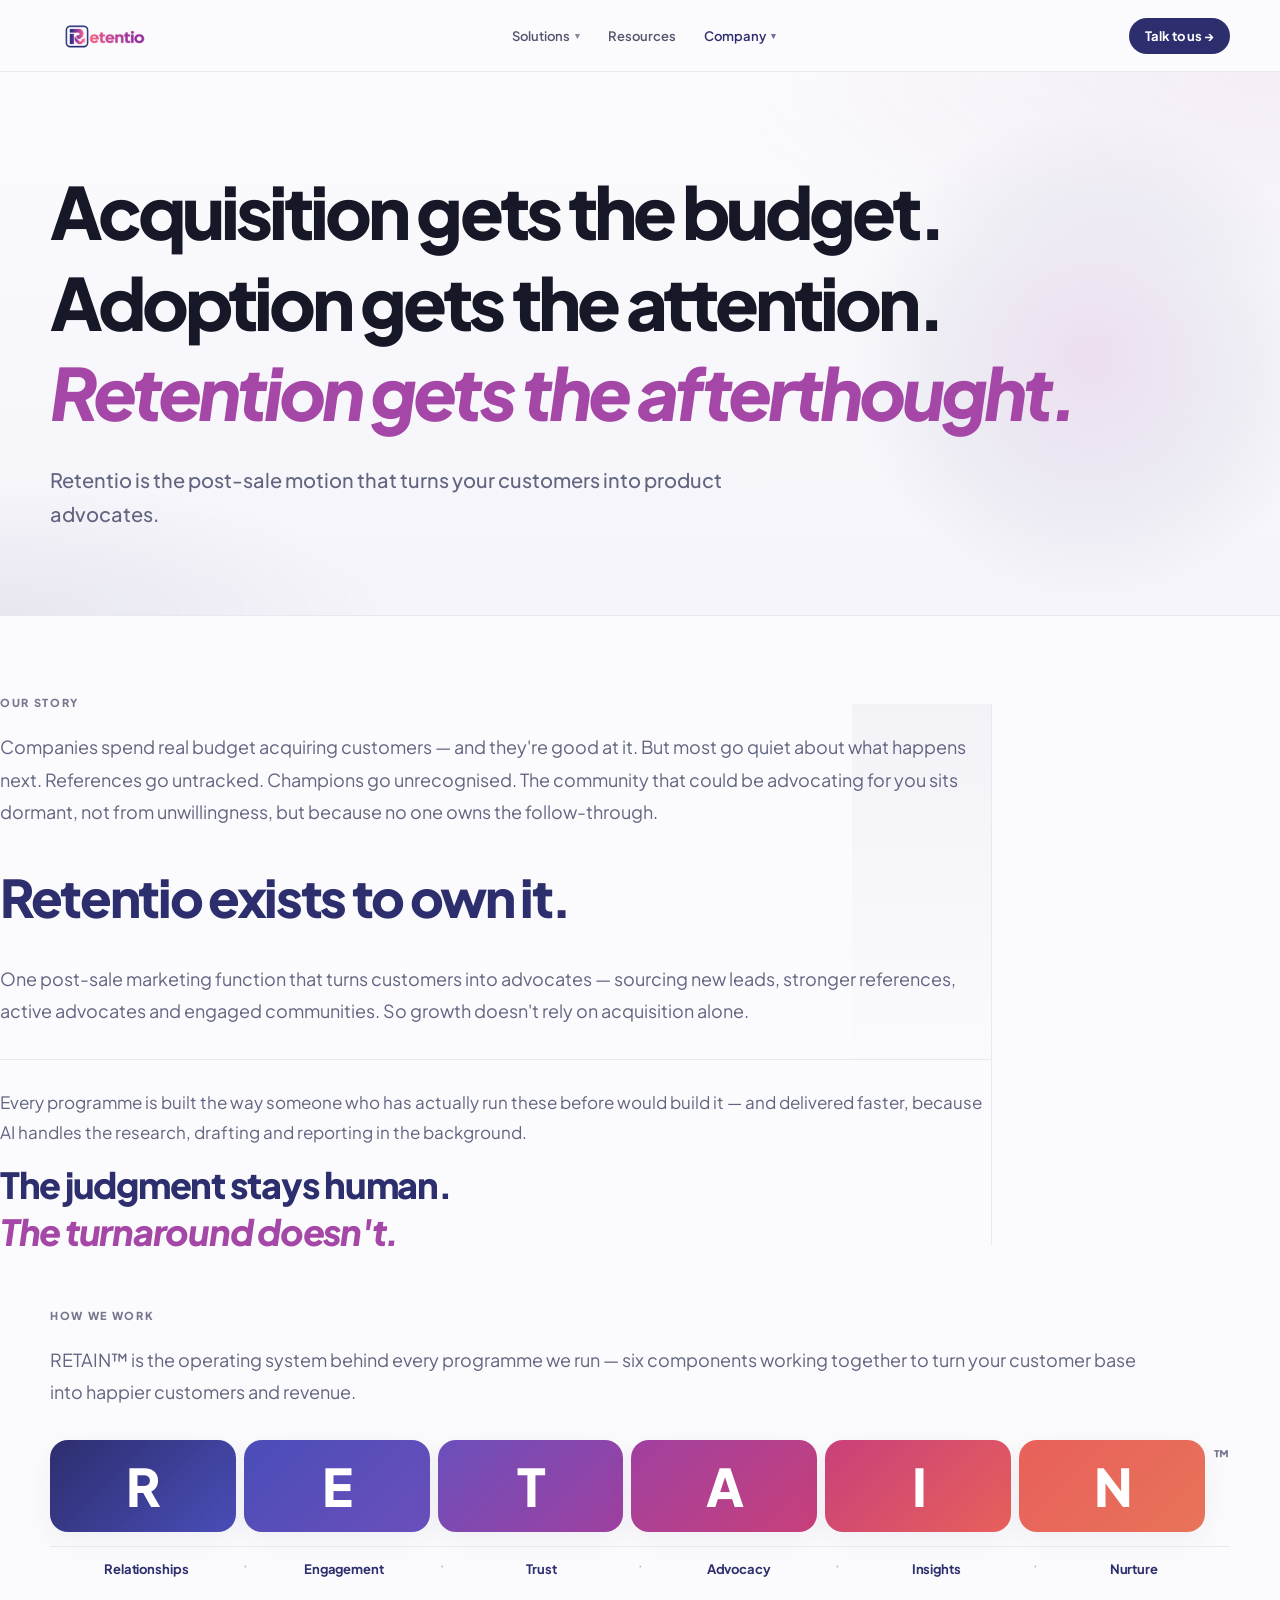
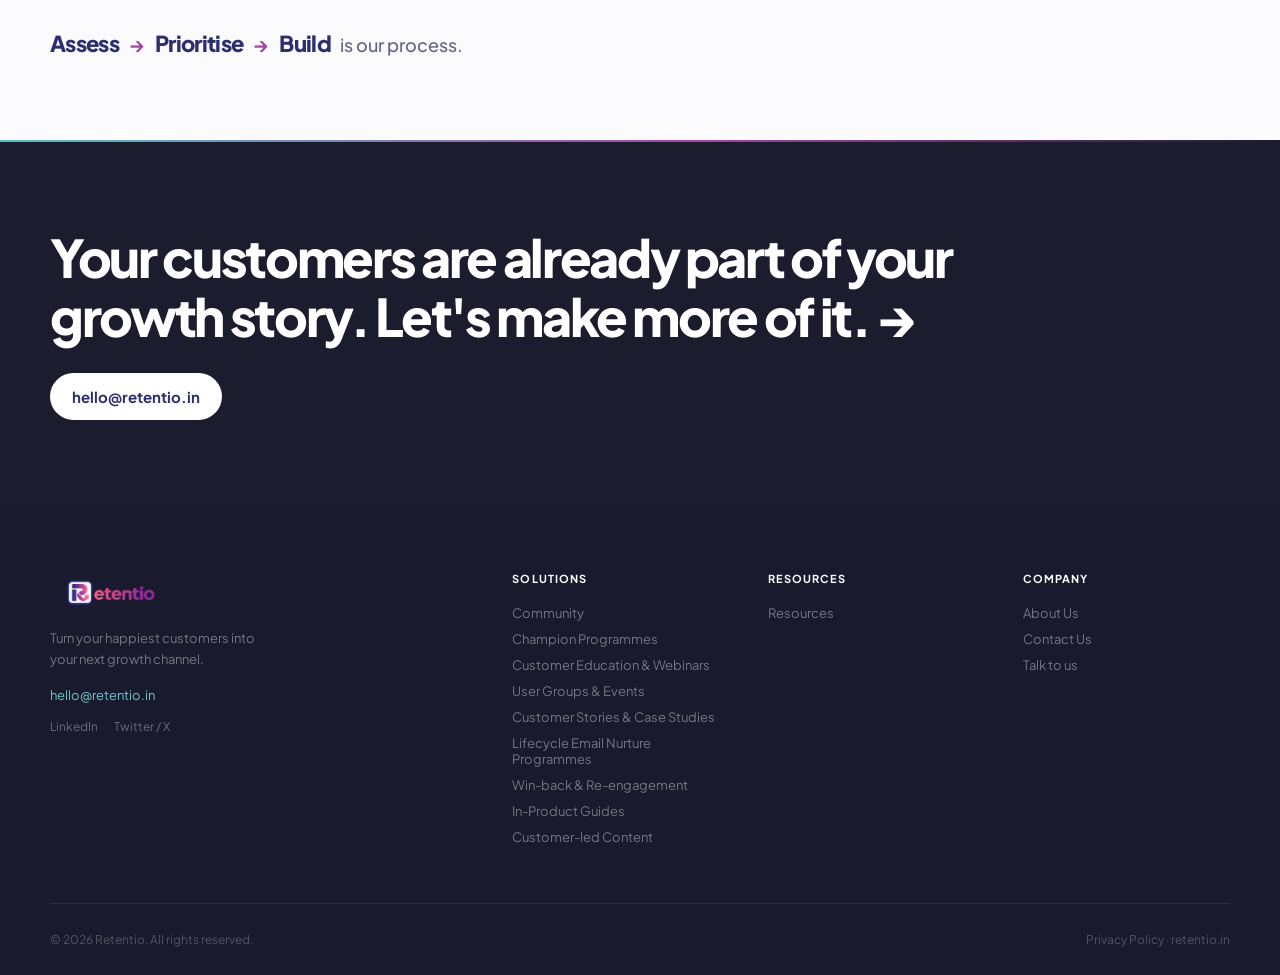
==== about.html @ d4ef76ac "rename step 2 of 2: About.html -> about.html for case-sensitive hosting" ====
<!DOCTYPE html>
<html lang="en">
<head>
  <meta charset="UTF-8">
  <meta name="viewport" content="width=device-width, initial-scale=1.0">
  <title>Retentio | About Us — Post-Sale Growth</title>
  <meta name="description" content="Retentio builds post-sale marketing programmes that turn customer relationships into adoption, advocacy and growth.">
  <link rel="icon" type="image/png" href="assets/brand/retentio_logo_Square_400x400_transparent.png">
  <link rel="preconnect" href="https://fonts.googleapis.com">
  <link rel="preconnect" href="https://fonts.gstatic.com" crossorigin>
  <link href="https://fonts.googleapis.com/css2?family=Plus+Jakarta+Sans:ital,wght@0,400;0,500;0,600;0,700;0,800;1,700;1,800&display=swap" rel="stylesheet">
  <link rel="stylesheet" href="css/global.css">
  <link rel="stylesheet" href="css/about.css">
</head>
<body class="page-about">

<nav class="nav" aria-label="Primary">
  <div class="container nav-inner">
    <a class="brand about-brand" href="index.html">
      <img src="assets/brand/retentio_logo_horizontal_600x200_transparent.png" alt="Retentio">
    </a>
    <div class="nav-links">
      <div class="nav-dropdown">
        <a href="solutions.html" class="nav-dropdown-toggle">Solutions <span class="nav-caret" aria-hidden="true">▾</span></a>
        <div class="nav-dropdown-menu">
          <a href="solutions.html#community">Community</a>
          <a href="solutions.html#champion-programmes">Champion Programmes</a>
          <a href="solutions.html#customer-led-content">Customer-led Content</a>
          <a href="solutions.html#customer-education">Customer Education & Webinars</a>
          <a href="solutions.html#user-groups-events">User Groups & Events</a>
          <a href="solutions.html#customer-stories">Customer Stories & Case Studies</a>
          <a href="solutions.html#lifecycle-email">Lifecycle Email Nurture Programmes</a>
          <a href="solutions.html#win-back">Win-back & Re-engagement</a>
          <a href="solutions.html#in-product-guides">In-Product Guides</a>
        </div>
      </div>
      <a href="resources.html">Resources</a>
      <div class="nav-dropdown">
        <a href="about.html" class="nav-dropdown-toggle is-current" aria-current="page">Company <span class="nav-caret" aria-hidden="true">▾</span></a>
        <div class="nav-dropdown-menu nav-dropdown-menu-compact">
          <a href="about.html" class="is-current" aria-current="page">About Us</a>
          <a href="contact.html">Contact Us</a>
        </div>
      </div>
    </div>
    <div class="nav-end">
      <a class="nav-cta" href="contact.html">Talk to us →</a>
      <button class="nav-mobile-toggle" onclick="toggleNav()" aria-label="Menu">
        <span></span><span></span><span></span>
      </button>
    </div>
  </div>
</nav>

<div class="nav-mobile" id="mobileNav">
  <div class="nav-mobile-item">
    <button type="button" class="nav-mobile-sub-toggle" aria-expanded="false">Solutions <span class="nav-caret" aria-hidden="true">▾</span></button>
    <div class="nav-mobile-sub">
      <a href="solutions.html#community">Community</a>
      <a href="solutions.html#champion-programmes">Champion Programmes</a>
      <a href="solutions.html#customer-led-content">Customer-led Content</a>
      <a href="solutions.html#customer-education">Customer Education & Webinars</a>
      <a href="solutions.html#user-groups-events">User Groups & Events</a>
      <a href="solutions.html#customer-stories">Customer Stories & Case Studies</a>
      <a href="solutions.html#lifecycle-email">Lifecycle Email Nurture Programmes</a>
      <a href="solutions.html#win-back">Win-back & Re-engagement</a>
      <a href="solutions.html#in-product-guides">In-Product Guides</a>
    </div>
  </div>
  <a href="resources.html">Resources</a>
  <div class="nav-mobile-item open">
    <button type="button" class="nav-mobile-sub-toggle" aria-expanded="true">Company <span class="nav-caret" aria-hidden="true">▾</span></button>
    <div class="nav-mobile-sub">
      <a href="about.html" aria-current="page">About Us</a>
      <a href="contact.html">Contact Us</a>
    </div>
  </div>
  <a href="contact.html" class="nav-cta">Talk to us →</a>
</div>

<main>
  <header class="about-hero">
    <div class="container">
      <h1 class="about-hero-lines">
        <span>Acquisition gets the budget.</span>
        <span>Adoption gets the attention.</span>
        <span class="about-hero-emphasis">Retention gets the afterthought.</span>
      </h1>
      <p class="about-hero-support">Retentio is the post-sale motion that turns your customers into product advocates.</p>
    </div>
  </header>

  <section class="about-story" aria-labelledby="our-story-heading">
    <div class="container about-story-inner">
      <p class="about-eyebrow" id="our-story-heading">OUR STORY</p>
      <p class="about-story-lead">Companies spend real budget acquiring customers — and they're good at it. But most go quiet about what happens next. References go untracked. Champions go unrecognised. The community that could be advocating for you sits dormant, not from unwillingness, but because no one owns the follow-through.</p>
      <p class="about-story-own">Retentio exists to own it.</p>
      <p class="about-story-body">One post-sale marketing function that turns customers into advocates — sourcing new leads, stronger references, active advocates and engaged communities. So growth doesn't rely on acquisition alone.</p>
      <div class="about-story-diff">
        <p>Every programme is built the way someone who has actually run these before would build it — and delivered faster, because AI handles the research, drafting and reporting in the background. <span class="about-brand-line">The judgment stays human.</span> <span class="about-brand-line">The turnaround doesn't.</span></p>
      </div>
    </div>
  </section>

  <section class="about-work" aria-labelledby="how-we-work-heading">
    <div class="container">
      <p class="about-eyebrow" id="how-we-work-heading">HOW WE WORK</p>
      <p class="about-work-intro">RETAIN™ is the operating system behind every programme we run — six components working together to turn your customer base into happier customers and revenue.</p>

      <div class="retain-system">
        <div class="retain-os" aria-hidden="true">
          <span class="retain-os-letter" data-letter="R">R</span>
          <span class="retain-os-letter" data-letter="E">E</span>
          <span class="retain-os-letter" data-letter="T">T</span>
          <span class="retain-os-letter" data-letter="A">A</span>
          <span class="retain-os-letter" data-letter="I">I</span>
          <span class="retain-os-letter" data-letter="N">N</span>
          <sup class="retain-os-tm">™</sup>
        </div>
        <p class="retain-components">
          <span>Relationships</span>
          <span aria-hidden="true"> · </span>
          <span>Engagement</span>
          <span aria-hidden="true"> · </span>
          <span>Trust</span>
          <span aria-hidden="true"> · </span>
          <span>Advocacy</span>
          <span aria-hidden="true"> · </span>
          <span>Insights</span>
          <span aria-hidden="true"> · </span>
          <span>Nurture</span>
        </p>
      </div>

      <p class="about-process">
        <span class="about-process-steps">
          <span class="about-process-step">Assess</span>
          <span class="about-process-arrow" aria-hidden="true">→</span>
          <span class="about-process-step">Prioritise</span>
          <span class="about-process-arrow" aria-hidden="true">→</span>
          <span class="about-process-step">Build</span>
        </span>
        <span class="about-process-rest"> is our process.</span>
      </p>
    </div>
  </section>

  <section class="about-cta" aria-labelledby="about-cta-heading">
    <div class="container">
      <h2 id="about-cta-heading" class="about-cta-line">Your customers are already part of your growth story. Let's make more of it. →</h2>
      <a class="about-cta-mail" href="mailto:hello@retentio.in">hello@retentio.in</a>
    </div>
  </section>
</main>

<footer class="site-footer">
  <div class="container">
    <div class="footer-grid">
      <div>
        <div class="footer-logo">
          <img src="assets/brand/retentio_logo_horizontal_600x200_transparent.png" alt="Retentio" class="footer-logo-img">
        </div>
        <p class="footer-tagline">Turn your happiest customers into your next growth channel.</p>
        <a href="mailto:hello@retentio.in" class="footer-email">hello@retentio.in</a>
        <div class="footer-social">
          <a href="#">LinkedIn</a>
          <a href="#">Twitter / X</a>
        </div>
      </div>
      <div class="footer-col">
        <h3>Solutions</h3>
        <a href="solutions.html#community">Community</a>
        <a href="solutions.html#champion-programmes">Champion Programmes</a>
        <a href="solutions.html#customer-education">Customer Education &amp; Webinars</a>
        <a href="solutions.html#user-groups-events">User Groups &amp; Events</a>
        <a href="solutions.html#customer-stories">Customer Stories &amp; Case Studies</a>
        <a href="solutions.html#lifecycle-email">Lifecycle Email Nurture Programmes</a>
        <a href="solutions.html#win-back">Win-back &amp; Re-engagement</a>
        <a href="solutions.html#in-product-guides">In-Product Guides</a>
        <a href="solutions.html#customer-led-content">Customer-led Content</a>
      </div>
      <div class="footer-col">
        <h3>Resources</h3>
        <a href="resources.html">Resources</a>
      </div>
      <div class="footer-col">
        <h3>Company</h3>
        <a href="about.html">About Us</a>
        <a href="contact.html">Contact Us</a>
        <a href="contact.html">Talk to us</a>
      </div>
    </div>
    <div class="footer-bottom">
      <p class="footer-copy">© 2026 Retentio. All rights reserved.</p>
      <p class="footer-copy">Privacy Policy · retentio.in</p>
    </div>
  </div>
</footer>

<script src="js/main.js"></script>
</body>
</html>
---- css/global.css ----
/* Retentio ? shared styles extracted from solutions.html (Phase 2) */

:root{
  --ink:#171827;
  --muted:#626580;
  --line:#e8e8f0;
  --paper:#fbfbfd;
  --white:#fff;
  --navy:#2d2e6e;
  --pink:#a447a6;
  --teal:#56bfc3;
}
*{box-sizing:border-box}
html{scroll-behavior:smooth}
body{margin:0;font-family:'Plus Jakarta Sans',sans-serif;color:var(--ink);background:var(--paper)}
a{text-decoration:none;color:inherit}
.container{width:min(1180px,calc(100% - 48px));margin:auto}

.nav{
  height:72px;position:sticky;top:0;z-index:40;
  background:rgba(251,251,253,.94);
  backdrop-filter:blur(14px);
  border-bottom:1px solid var(--line)
}
.nav-inner{height:100%;display:flex;align-items:center;justify-content:space-between}
.brand{display:flex;align-items:center;gap:10px;font-weight:800;letter-spacing:-.02em}
.brand img{width:31px;height:31px;object-fit:contain}
.nav-links{display:flex;align-items:center;gap:28px;font-size:13px;font-weight:600;color:#54556e}
.nav-links a:hover{color:var(--navy)}
.nav-dropdown{position:relative}
.nav-dropdown-toggle{display:inline-flex;align-items:center;gap:5px}
.nav-caret{display:inline-block;font-size:9px;line-height:1;opacity:.7}
.nav-dropdown-menu{
  display:none;position:absolute;top:calc(100% + 8px);left:0;
  min-width:292px;padding:8px;background:#fff;
  border:1px solid var(--line);border-radius:12px;
  box-shadow:0 10px 28px rgba(45,46,110,.12);z-index:30
}
.nav-dropdown-menu::before{content:"";position:absolute;top:-10px;left:0;right:0;height:10px}
.nav-dropdown:hover .nav-dropdown-menu,
.nav-dropdown:focus-within .nav-dropdown-menu,
.nav-dropdown.open .nav-dropdown-menu{display:block}
.nav-links .nav-dropdown-menu a{
  display:block;padding:8px 12px;border-radius:8px;
  font-size:13px;font-weight:600;color:#54556e;white-space:nowrap
}
.nav-links .nav-dropdown-menu a:hover{background:#f5f5fa;color:var(--navy)}
.nav-dropdown-menu-compact{min-width:180px}
.nav-links .is-current{color:var(--navy)}
.nav-links .nav-dropdown-menu a.is-current{color:var(--navy);background:#f5f5fa}
.nav-end{display:flex;align-items:center;gap:12px}
.nav-mobile-toggle{
  display:none;flex-direction:column;gap:5px;cursor:pointer;
  padding:8px;background:none;border:none
}
.nav-mobile-toggle span{
  width:22px;height:2px;background:var(--navy);border-radius:999px;display:block
}
.nav-mobile{
  display:none;position:fixed;top:72px;left:0;right:0;
  background:#fff;border-bottom:1px solid var(--line);
  padding:16px 24px;flex-direction:column;gap:4px;z-index:25;
  box-shadow:0 8px 32px rgba(45,46,110,.12)
}
.nav-mobile.open{display:flex}
.nav-mobile a{
  font-size:15px;font-weight:600;color:var(--ink);
  padding:10px 14px;border-radius:10px
}
.nav-mobile a:hover{background:#f5f5fa}
.nav-mobile-sub-toggle{
  display:flex;align-items:center;justify-content:space-between;width:100%;
  font:inherit;font-size:15px;font-weight:600;color:var(--ink);
  padding:10px 14px;border:0;background:none;border-radius:10px;
  cursor:pointer;text-align:left
}
.nav-mobile-sub-toggle:hover{background:#f5f5fa}
.nav-mobile-sub{display:none;flex-direction:column;padding:2px 0 8px 8px}
.nav-mobile-item.open .nav-mobile-sub{display:flex}
.nav-mobile-sub a{font-size:14px;font-weight:600;color:#54556e;padding:8px 14px}
.nav-cta{
  background:var(--navy);color:#fff;border-radius:999px;
  padding:10px 16px;font-size:13px;font-weight:700
}
---- css/about.css ----
/* Retentio — About page */

.about-brand img {
  width: auto;
  height: 36px;
  object-fit: contain;
}

.nav-links .is-current {
  color: var(--navy);
}

.nav-dropdown-menu-compact {
  min-width: 180px;
}

.nav-links .nav-dropdown-menu a.is-current {
  color: var(--navy);
  background: #f5f5fa;
}

.nav-mobile .nav-cta {
  margin-top: 8px;
  text-align: center;
}

.about-hero {
  position: relative;
  overflow: hidden;
  padding: 100px 0 84px;
  background:
    radial-gradient(ellipse 80% 70% at 100% 0%, rgba(164, 71, 166, 0.08) 0%, transparent 55%),
    radial-gradient(ellipse 60% 50% at 0% 100%, rgba(45, 46, 110, 0.07) 0%, transparent 50%),
    linear-gradient(180deg, #fbfbfd 0%, #f5f4fa 100%);
  border-bottom: 1px solid var(--line);
}

.about-hero::after {
  content: "";
  position: absolute;
  right: min(-4vw, -24px);
  top: 8%;
  width: min(42vw, 480px);
  height: min(42vw, 480px);
  border-radius: 50%;
  background: radial-gradient(circle, rgba(164, 71, 166, 0.14) 0%, rgba(45, 46, 110, 0.05) 46%, transparent 72%);
  pointer-events: none;
}

.about-hero .container {
  position: relative;
  z-index: 1;
}

.about-hero-lines {
  margin: 0;
  max-width: 58ch;
  font-size: clamp(36px, 6.2vw, 72px);
  font-weight: 800;
  line-height: 1.08;
  letter-spacing: -0.055em;
}

.about-hero-lines span {
  display: block;
  color: var(--ink);
}

.about-hero-lines span + span {
  margin-top: 0.18em;
}

.about-hero-emphasis {
  color: var(--pink) !important;
  font-style: italic;
  font-weight: 800;
}

.about-hero-support {
  max-width: 38em;
  margin: 32px 0 0;
  color: var(--muted);
  font-size: clamp(17px, 2vw, 20px);
  font-weight: 500;
  line-height: 1.7;
}

.about-eyebrow {
  margin: 0 0 22px;
  font-size: 11px;
  font-weight: 800;
  letter-spacing: 0.15em;
  text-transform: uppercase;
  color: #777890;
}

.about-story {
  padding: 80px 0 36px;
  scroll-margin-top: 88px;
}

.about-story .container {
  position: relative;
}

.about-story .container::after {
  content: "";
  position: absolute;
  top: 8px;
  right: 0;
  width: min(14%, 140px);
  height: calc(100% - 16px);
  border-right: 1px solid var(--line);
  background: linear-gradient(180deg, rgba(45, 46, 110, 0.04) 0%, transparent 70%);
  pointer-events: none;
}

.about-story-inner {
  position: relative;
  z-index: 1;
  max-width: 62em;
  margin-left: 0;
}

.about-story-lead,
.about-story-body {
  margin: 0;
  color: var(--muted);
  font-size: 18px;
  line-height: 1.8;
}

.about-story-own {
  margin: 40px 0 36px;
  font-size: clamp(32px, 4.5vw, 52px);
  font-weight: 800;
  line-height: 1.12;
  letter-spacing: -0.045em;
  color: var(--navy);
}

.about-story-body {
  margin-bottom: 32px;
}

.about-story-diff {
  padding-top: 28px;
  border-top: 1px solid var(--line);
}

.about-story-diff p {
  margin: 0;
  color: var(--muted);
  font-size: 17px;
  line-height: 1.75;
}

.about-brand-line {
  display: block;
  margin-top: 16px;
  color: var(--navy);
  font-size: clamp(26px, 3.4vw, 36px);
  font-weight: 800;
  line-height: 1.15;
  letter-spacing: -0.035em;
}

.about-brand-line + .about-brand-line {
  margin-top: 6px;
  color: var(--pink);
  font-style: italic;
}

.about-work {
  padding: 20px 0 80px;
  scroll-margin-top: 88px;
}

.about-work-intro {
  max-width: 62em;
  margin: 0 0 28px;
  color: var(--muted);
  font-size: 18px;
  line-height: 1.8;
}

.retain-system {
  display: flex;
  flex-direction: column;
  gap: 14px;
  width: 100%;
  margin: 0 0 40px;
  padding: 4px 0 0;
}

.retain-os {
  display: grid;
  grid-template-columns: repeat(6, minmax(0, 1fr)) auto;
  align-items: stretch;
  gap: 8px;
  width: 100%;
  user-select: none;
}

.retain-os-letter {
  display: flex;
  align-items: center;
  justify-content: center;
  min-width: 0;
  height: 92px;
  padding: 0 6px;
  border-radius: 18px;
  box-shadow: 0 8px 28px rgba(45, 46, 110, 0.06);
  font-size: clamp(32px, 4.6vw, 52px);
  font-weight: 800;
  letter-spacing: -0.04em;
  color: #fff;
  transition: transform 0.25s ease, box-shadow 0.25s ease;
}

.retain-os-letter[data-letter="R"] { background: linear-gradient(135deg, #2d2e6e, #4a4db8); }
.retain-os-letter[data-letter="E"] { background: linear-gradient(135deg, #4a4db8, #6b4fbb); }
.retain-os-letter[data-letter="T"] { background: linear-gradient(135deg, #6b4fbb, #a040a0); }
.retain-os-letter[data-letter="A"] { background: linear-gradient(135deg, #a040a0, #c8407a); }
.retain-os-letter[data-letter="I"] { background: linear-gradient(135deg, #c8407a, #e8605a); }
.retain-os-letter[data-letter="N"] { background: linear-gradient(135deg, #e8605a, #e8735a); }

.retain-os-letter:hover {
  transform: translateY(-3px);
  box-shadow: 0 14px 32px rgba(45, 46, 110, 0.14);
}

.retain-os-tm {
  align-self: start;
  margin-top: 8px;
  font-size: 16px;
  font-weight: 700;
  line-height: 1;
  color: #777890;
}

.retain-components {
  display: grid;
  grid-template-columns: 1fr auto 1fr auto 1fr auto 1fr auto 1fr auto 1fr;
  align-items: center;
  width: 100%;
  margin: 0;
  padding-top: 4px;
  border-top: 1px solid var(--line);
  font-size: 13px;
  font-weight: 700;
  color: var(--navy);
  letter-spacing: -0.01em;
  text-align: center;
}

.retain-components span:nth-child(odd) {
  padding: 10px 4px 2px;
}

.retain-components span:nth-child(even) {
  color: #b0b1c4;
  font-weight: 600;
}

.about-process {
  display: block;
  margin: 0;
  padding-top: 8px;
  font-size: 18px;
  line-height: 1.5;
  color: var(--muted);
}

.about-process-steps,
.about-process-step,
.about-process-arrow,
.about-process-rest {
  display: inline;
}

.about-process-step {
  font-size: 22px;
  font-weight: 800;
  letter-spacing: -0.03em;
  color: var(--navy);
}

.about-process-arrow {
  color: var(--pink);
  font-weight: 700;
  font-size: 20px;
  padding: 0 0.35em;
}

.about-process-rest {
  font-weight: 500;
  margin-left: 0.3em;
}

.about-cta {
  position: relative;
  background: #1b1c2e;
  color: #fff;
  padding: 88px 0;
}

.about-cta::before {
  content: "";
  position: absolute;
  top: 0;
  left: 0;
  right: 0;
  height: 2px;
  background: linear-gradient(90deg, #56bfc3 0%, #a447a6 55%, transparent 100%);
}

.about-cta-line {
  max-width: 18em;
  margin: 0 0 28px;
  font-size: clamp(28px, 4.4vw, 52px);
  font-weight: 800;
  line-height: 1.12;
  letter-spacing: -0.045em;
}

.about-cta-mail {
  display: inline-flex;
  align-items: center;
  background: #fff;
  color: var(--navy);
  border-radius: 999px;
  padding: 14px 22px;
  font-size: 15px;
  font-weight: 700;
  transition: transform 0.2s ease, box-shadow 0.2s ease;
}

.about-cta-mail:hover {
  transform: translateY(-1px);
  box-shadow: 0 10px 24px rgba(0, 0, 0, 0.18);
}

.about-cta-mail:focus-visible {
  outline: 2px solid #56bfc3;
  outline-offset: 3px;
}

.site-footer {
  background: #1a1a2e;
  padding: 64px 0 28px;
  color: #fff;
}

.footer-grid {
  display: grid;
  grid-template-columns: 2fr 1fr 1fr 1fr;
  gap: 48px;
  padding-bottom: 48px;
  border-bottom: 1px solid rgba(255, 255, 255, 0.08);
  margin-bottom: 28px;
}

.footer-logo {
  display: flex;
  align-items: center;
  gap: 10px;
  margin-bottom: 16px;
}

.footer-logo-img {
  height: 40px;
  width: auto;
  display: block;
}

.footer-tagline {
  font-size: 13px;
  color: rgba(255, 255, 255, 0.4);
  line-height: 1.65;
  max-width: 220px;
  margin: 0 0 16px;
}

.footer-email {
  font-size: 13px;
  color: #6ec6c8;
  display: block;
  margin-bottom: 16px;
}

.footer-email:hover { color: #fff; }

.footer-social {
  display: flex;
  gap: 16px;
}

.footer-social a {
  font-size: 12px;
  color: rgba(255, 255, 255, 0.35);
  transition: color 0.2s;
}

.footer-social a:hover { color: #fff; }

.footer-col h3 {
  font-size: 11px;
  font-weight: 700;
  color: #fff;
  letter-spacing: 0.1em;
  text-transform: uppercase;
  margin: 0 0 20px;
}

.footer-col a {
  display: block;
  font-size: 13px;
  color: rgba(255, 255, 255, 0.4);
  margin-bottom: 10px;
  transition: color 0.2s;
}

.footer-col a:hover { color: #fff; }

.footer-bottom {
  display: flex;
  justify-content: space-between;
  align-items: center;
}

.footer-copy {
  margin: 0;
  font-size: 12px;
  color: rgba(255, 255, 255, 0.25);
}

@media (max-width: 1024px) {
  .about-story .container::after { display: none; }
  .footer-grid {
    grid-template-columns: 1fr 1fr;
    gap: 32px;
  }
}

@media (max-width: 900px) {
  .nav-links { display: none; }
  .nav-mobile-toggle { display: flex; }
  .about-hero { padding: 72px 0 56px; }
  .retain-os-letter {
    height: 64px;
    border-radius: 14px;
  }
}

@media (max-width: 768px) {
  .about-story { padding: 64px 0 28px; }
  .about-work { padding: 12px 0 64px; }
  .about-cta { padding: 64px 0; }
  .retain-os {
    grid-template-columns: repeat(3, minmax(0, 1fr));
  }
  .retain-os-tm { display: none; }
  .retain-components {
    display: flex;
    flex-wrap: wrap;
    justify-content: flex-start;
    gap: 4px 0;
    text-align: left;
  }
  .about-process-steps {
    display: flex;
    flex-direction: column;
    align-items: flex-start;
    gap: 6px;
  }
  .about-process-step,
  .about-process-arrow {
    display: block;
  }
  .about-process-arrow {
    transform: rotate(90deg);
    margin-left: 28px;
    padding: 0;
  }
  .about-process-rest {
    display: block;
    margin-top: 10px;
    margin-left: 0;
  }
  .footer-grid { grid-template-columns: 1fr; }
  .footer-bottom {
    flex-direction: column;
    align-items: flex-start;
    gap: 8px;
  }
}

@media (max-width: 600px) {
  .container { width: calc(100% - 32px); }
  .about-hero-lines { font-size: 32px; }
  .about-hero-support { font-size: 16px; margin-top: 24px; }
  .retain-os {
    grid-template-columns: repeat(3, minmax(0, 1fr));
    gap: 8px;
  }
  .retain-os-tm { display: none; }
  .retain-components { font-size: 12px; }
}

@media (prefers-reduced-motion: reduce) {
  .retain-os-letter {
    transition: none;
  }
}
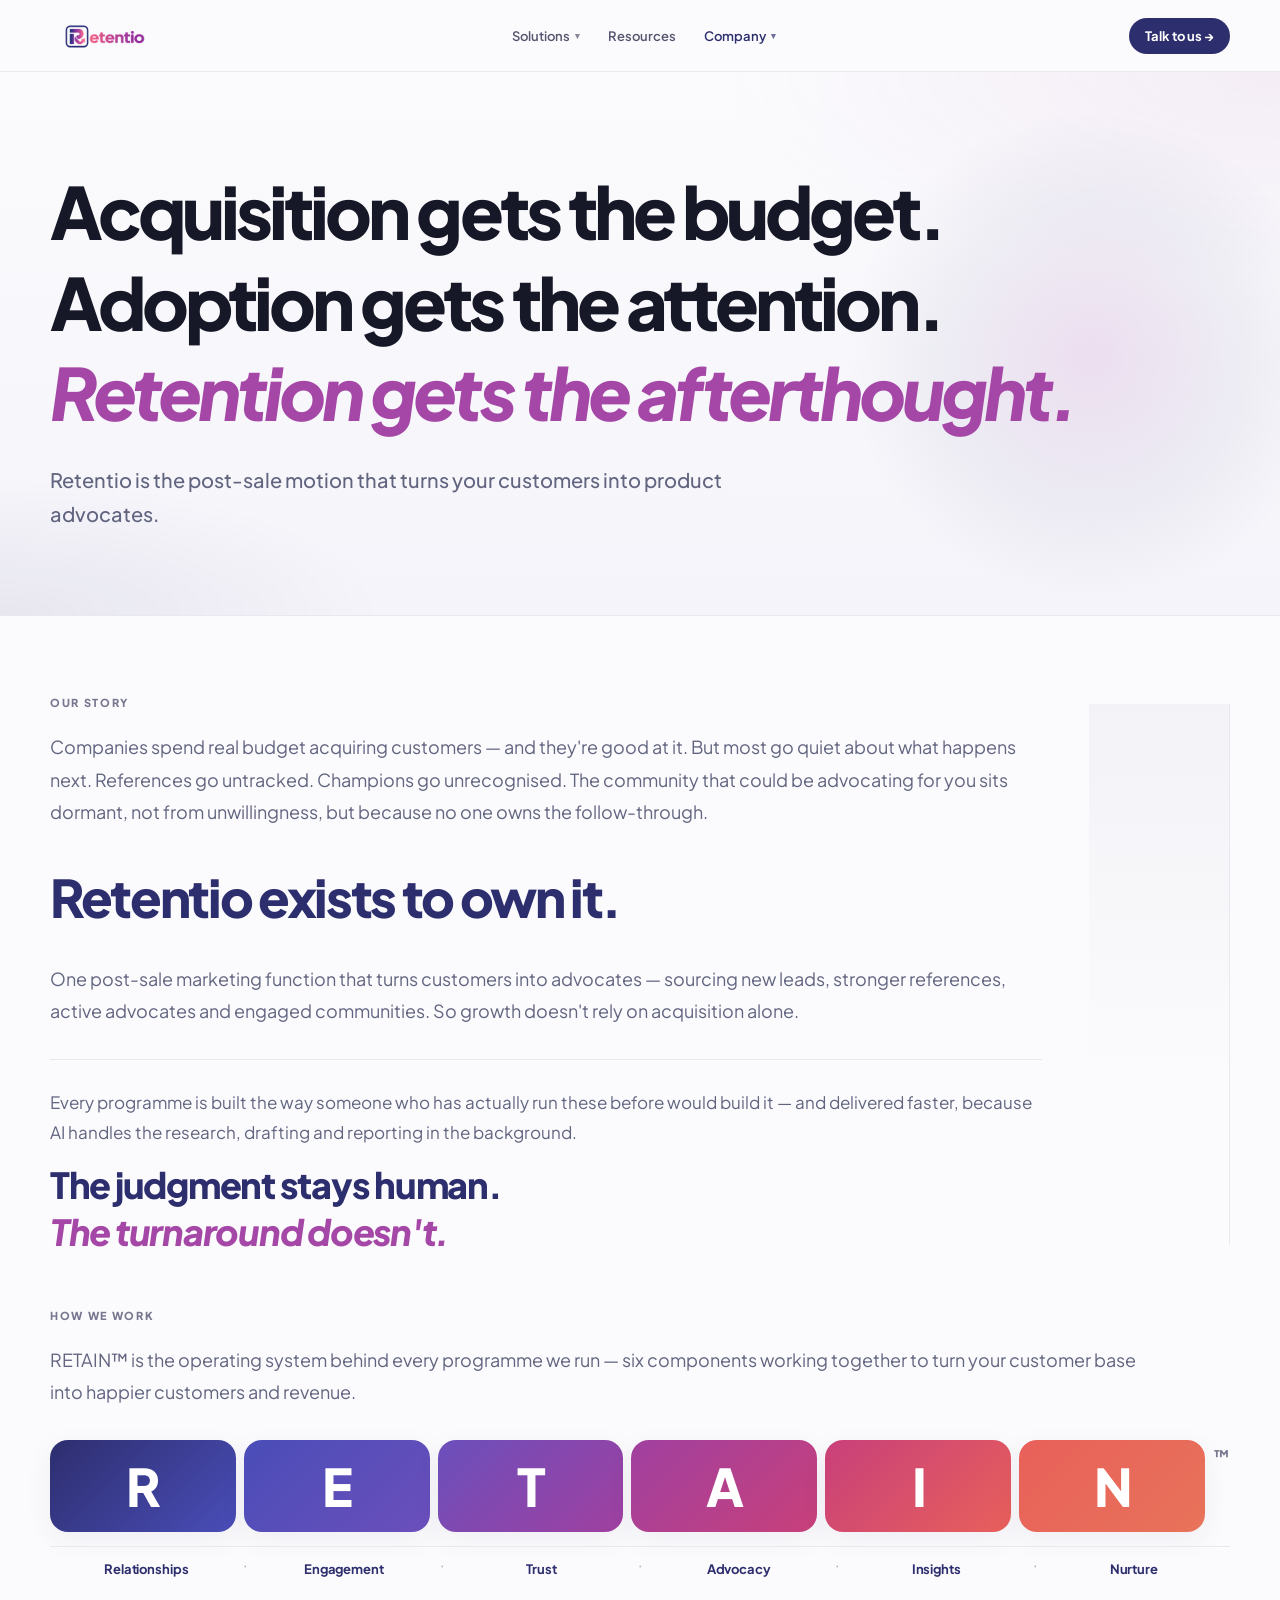
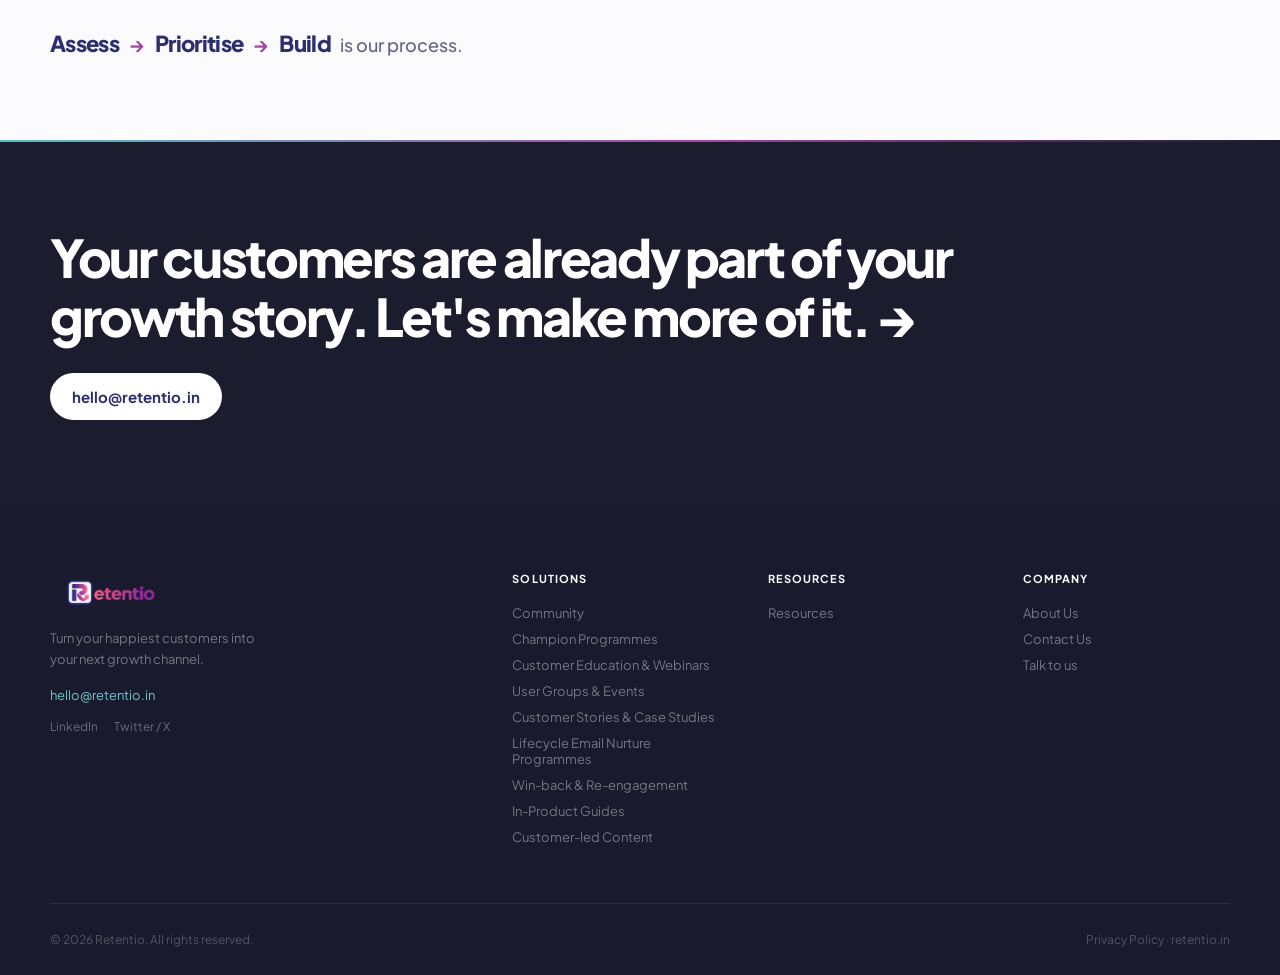
==== commit 09d12eb2: "fix: nest about-story-inner inside container to restore page centering" ====
--- a/about.html
+++ b/about.html
@@ -91,13 +91,15 @@
   </header>
 
   <section class="about-story" aria-labelledby="our-story-heading">
-    <div class="container about-story-inner">
-      <p class="about-eyebrow" id="our-story-heading">OUR STORY</p>
-      <p class="about-story-lead">Companies spend real budget acquiring customers — and they're good at it. But most go quiet about what happens next. References go untracked. Champions go unrecognised. The community that could be advocating for you sits dormant, not from unwillingness, but because no one owns the follow-through.</p>
-      <p class="about-story-own">Retentio exists to own it.</p>
-      <p class="about-story-body">One post-sale marketing function that turns customers into advocates — sourcing new leads, stronger references, active advocates and engaged communities. So growth doesn't rely on acquisition alone.</p>
-      <div class="about-story-diff">
-        <p>Every programme is built the way someone who has actually run these before would build it — and delivered faster, because AI handles the research, drafting and reporting in the background. <span class="about-brand-line">The judgment stays human.</span> <span class="about-brand-line">The turnaround doesn't.</span></p>
+    <div class="container">
+      <div class="about-story-inner">
+        <p class="about-eyebrow" id="our-story-heading">OUR STORY</p>
+        <p class="about-story-lead">Companies spend real budget acquiring customers — and they're good at it. But most go quiet about what happens next. References go untracked. Champions go unrecognised. The community that could be advocating for you sits dormant, not from unwillingness, but because no one owns the follow-through.</p>
+        <p class="about-story-own">Retentio exists to own it.</p>
+        <p class="about-story-body">One post-sale marketing function that turns customers into advocates — sourcing new leads, stronger references, active advocates and engaged communities. So growth doesn't rely on acquisition alone.</p>
+        <div class="about-story-diff">
+          <p>Every programme is built the way someone who has actually run these before would build it — and delivered faster, because AI handles the research, drafting and reporting in the background. <span class="about-brand-line">The judgment stays human.</span> <span class="about-brand-line">The turnaround doesn't.</span></p>
+        </div>
       </div>
     </div>
   </section>
